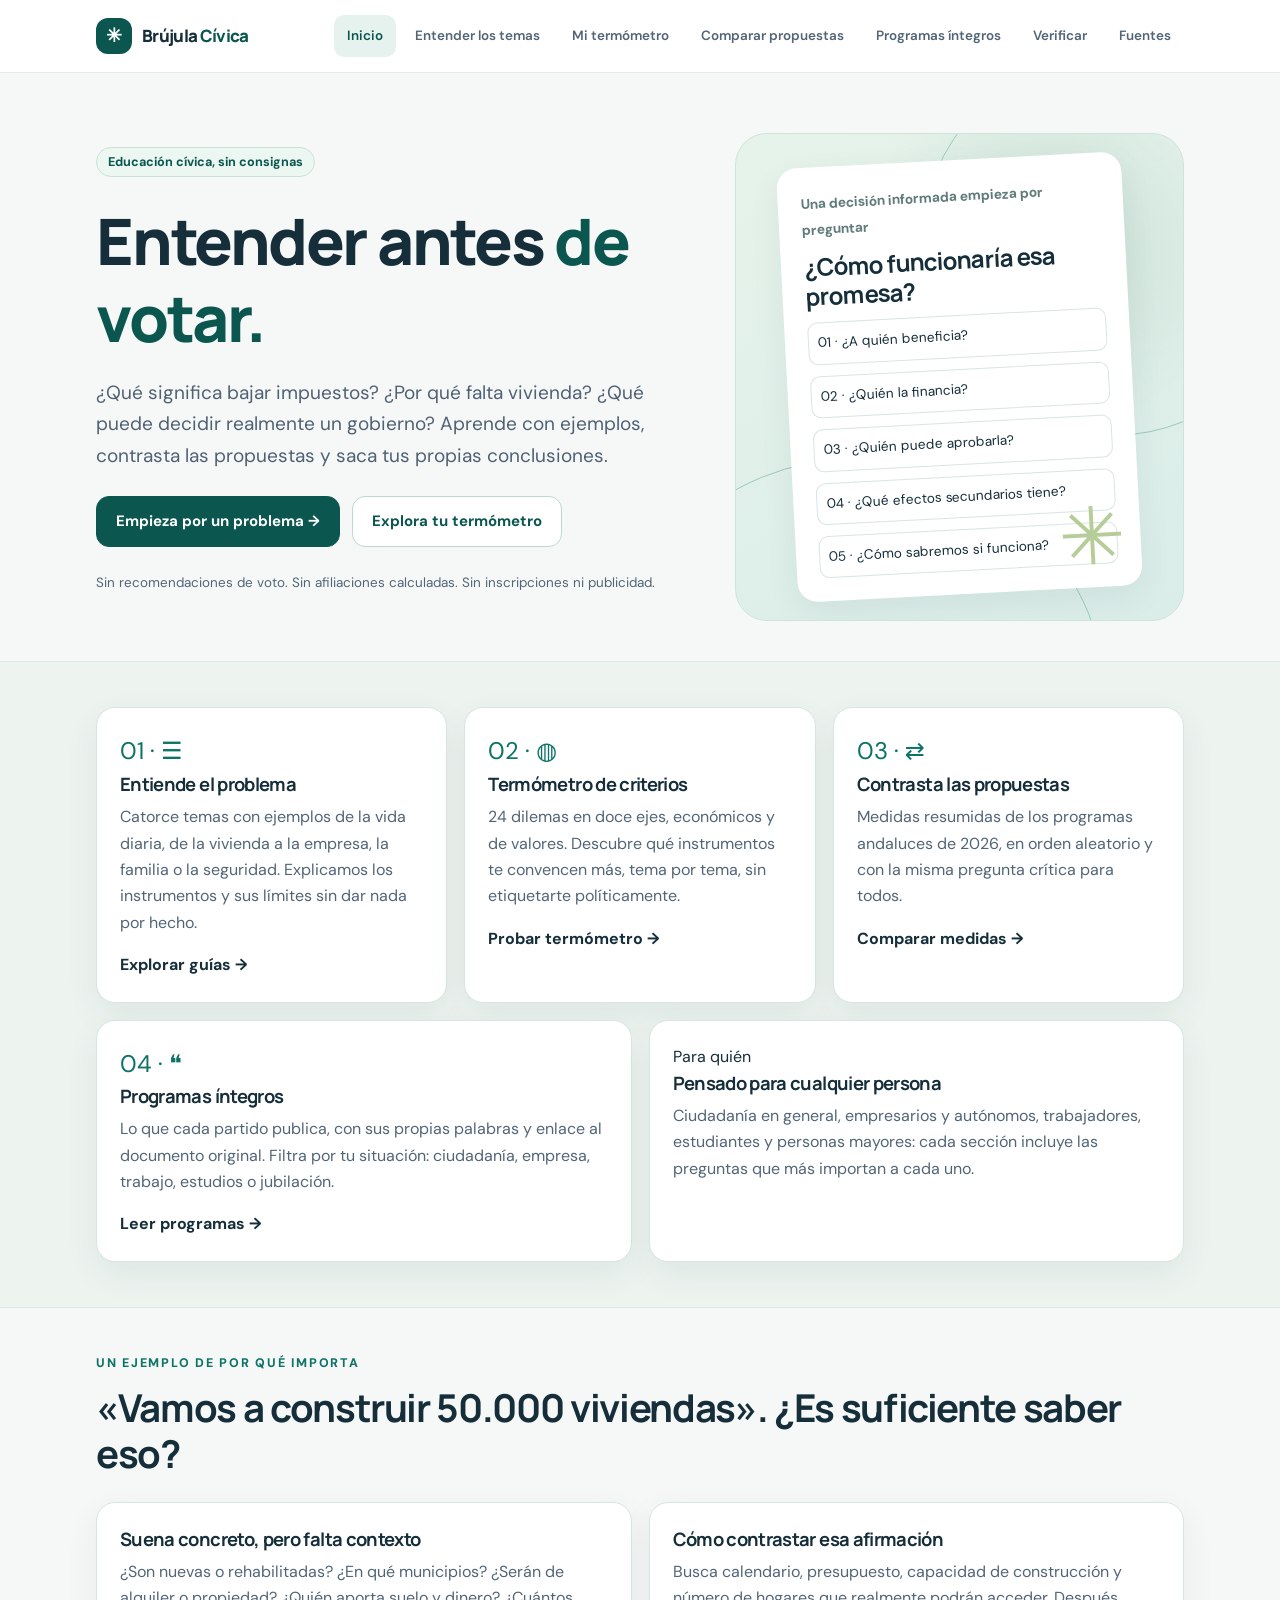
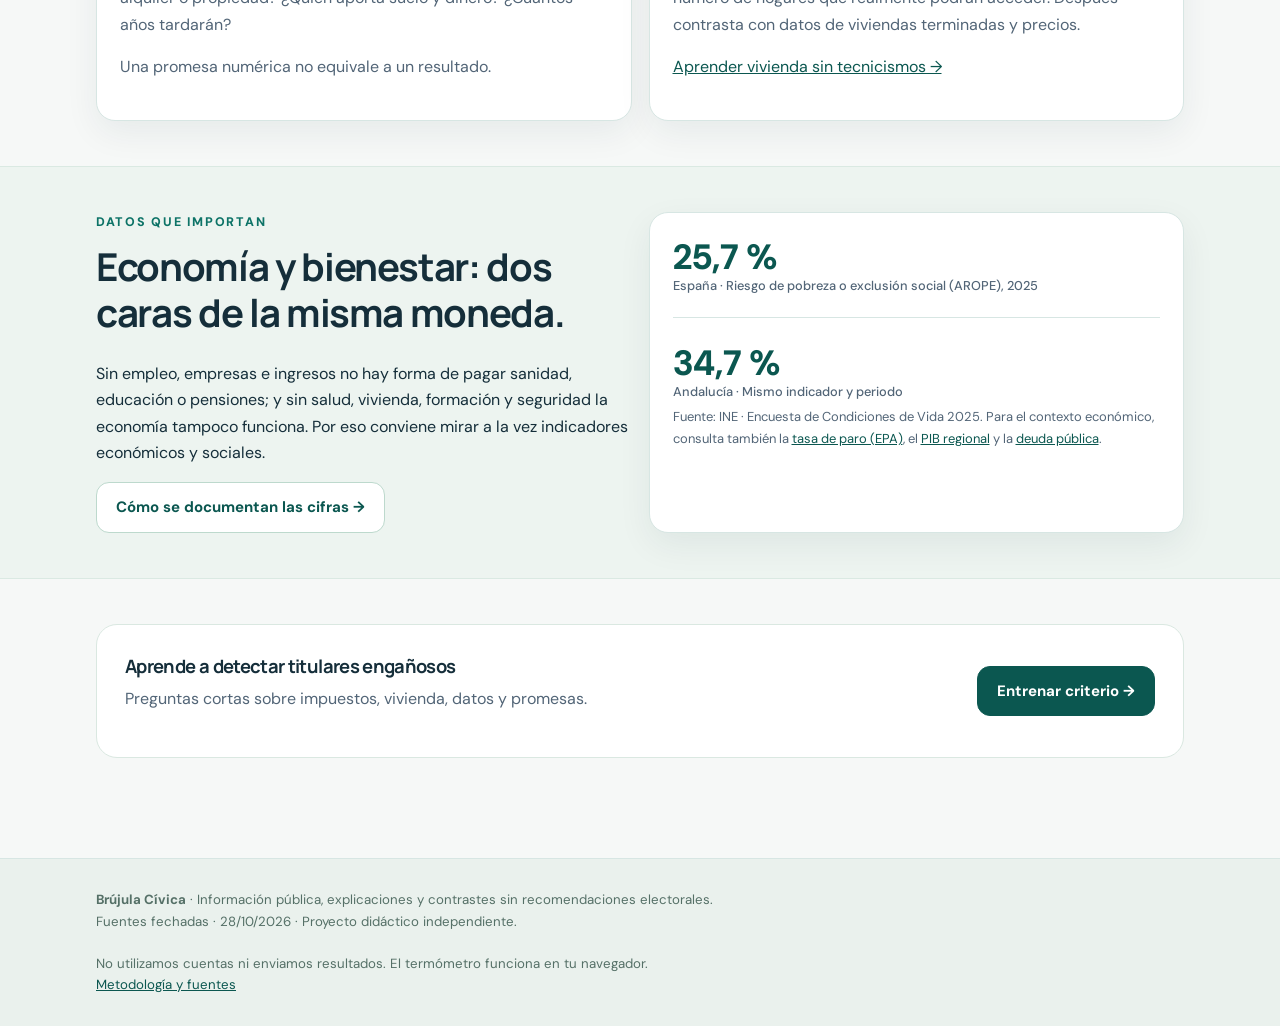
==== index.html @ 71d41eac "Publicar Brújula Cívica con correcciones de neutralidad y sección de programas íntegros - Etiquetas " ====
<!doctype html><html lang="es"><head><meta charset="utf-8"><meta name="viewport" content="width=device-width,initial-scale=1"><meta name="description" content="Aprende de política sin consignas. Explicaciones sencillas, ejemplos y comparación de programas electorales documentados."><title>Brújula Cívica · Entender antes de votar</title><link rel="stylesheet" href="estilos.css"></head><body><div id="cabecera"></div><main id="contenido"><section class="hero slim"><div class="container hero-grid"><div><span class="pill">Educación cívica, sin consignas</span><h1>Entender antes <span class="strong">de votar.</span></h1><p class="lead">¿Qué significa bajar impuestos? ¿Por qué falta vivienda? ¿Qué puede decidir realmente un gobierno? Aprende con ejemplos, contrasta las propuestas y saca tus propias conclusiones.</p><div class="actions"><a class="btn" href="temas.html">Empieza por un problema →</a><a class="btn light" href="termometro.html">Explora tu termómetro</a></div><p class="small muted">Sin recomendaciones de voto. Sin afiliaciones calculadas. Sin inscripciones ni publicidad.</p></div><div class="art"><div class="art-board"><span class="kicker">Una decisión informada empieza por preguntar</span><h3 style="margin-top:10px;font-size:1.5rem">¿Cómo funcionaría esa promesa?</h3><div class="art-chip">01 · ¿A quién beneficia?</div><div class="art-chip">02 · ¿Quién la financia?</div><div class="art-chip">03 · ¿Quién puede aprobarla?</div><div class="art-chip">04 · ¿Qué efectos secundarios tiene?</div><div class="art-chip">05 · ¿Cómo sabremos si funciona?</div><div class="art-stars" aria-hidden="true">✳</div></div></div></div></section><section class="section soft"><div class="container"><div class="grid"><a class="card featurelink" href="temas.html"><span class="icon">01 · ☰</span><h3>Entiende el problema</h3><p>Catorce temas con ejemplos de la vida diaria, de la vivienda a la empresa, la familia o la seguridad. Explicamos los instrumentos y sus límites sin dar nada por hecho.</p><strong>Explorar guías →</strong></a><a class="card featurelink" href="termometro.html"><span class="icon">02 · ◍</span><h3>Termómetro de criterios</h3><p>24 dilemas en doce ejes, económicos y de valores. Descubre qué instrumentos te convencen más, tema por tema, sin etiquetarte políticamente.</p><strong>Probar termómetro →</strong></a><a class="card featurelink" href="comparar.html"><span class="icon">03 · ⇄</span><h3>Contrasta las propuestas</h3><p>Medidas resumidas de los programas andaluces de 2026, en orden aleatorio y con la misma pregunta crítica para todos.</p><strong>Comparar medidas →</strong></a></div><div class="grid two" style="margin-top:17px"><a class="card featurelink" href="programas.html"><span class="icon">04 · ❝</span><h3>Programas íntegros</h3><p>Lo que cada partido publica, con sus propias palabras y enlace al documento original. Filtra por tu situación: ciudadanía, empresa, trabajo, estudios o jubilación.</p><strong>Leer programas →</strong></a><div class="card"><span class="icon">Para quién</span><h3>Pensado para cualquier persona</h3><p>Ciudadanía en general, empresarios y autónomos, trabajadores, estudiantes y personas mayores: cada sección incluye las preguntas que más importan a cada uno.</p></div></div></div></section><section class="section"><div class="container"><p class="eyebrow">Un ejemplo de por qué importa</p><h2>«Vamos a construir 50.000 viviendas». ¿Es suficiente saber eso?</h2><div class="grid two"><div class="card"><h3>Suena concreto, pero falta contexto</h3><p>¿Son nuevas o rehabilitadas? ¿En qué municipios? ¿Serán de alquiler o propiedad? ¿Quién aporta suelo y dinero? ¿Cuántos años tardarán?</p><p>Una promesa numérica no equivale a un resultado.</p></div><div class="card"><h3>Cómo contrastar esa afirmación</h3><p>Busca calendario, presupuesto, capacidad de construcción y número de hogares que realmente podrán acceder. Después contrasta con datos de viviendas terminadas y precios.</p><a href="temas.html#vivienda">Aprender vivienda sin tecnicismos →</a></div></div></div></section><section class="section soft"><div class="container"><div class="grid two"><div><p class="eyebrow">Datos que importan</p><h2>Economía y bienestar: dos caras de la misma moneda.</h2><p>Sin empleo, empresas e ingresos no hay forma de pagar sanidad, educación o pensiones; y sin salud, vivienda, formación y seguridad la economía tampoco funciona. Por eso conviene mirar a la vez indicadores económicos y sociales.</p><a class="btn light" href="fuentes.html">Cómo se documentan las cifras →</a></div><div class="card"><span class="kpi">25,7 %<small>España · Riesgo de pobreza o exclusión social (AROPE), 2025</small></span><hr class="divider"><span class="kpi">34,7 %<small>Andalucía · Mismo indicador y periodo</small></span><p class="footnote">Fuente: INE · Encuesta de Condiciones de Vida 2025. Para el contexto económico, consulta también la <a href="https://www.ine.es/dyngs/INEbase/es/operacion.htm?c=Estadistica_C&amp;cid=1254736176918&amp;menu=ultiDatos&amp;idp=1254735976595" target="_blank" rel="noopener">tasa de paro (EPA)</a>, el <a href="https://www.ine.es/dyngs/INEbase/es/operacion.htm?c=Estadistica_C&amp;cid=1254736167628&amp;menu=ultiDatos&amp;idp=1254735576581" target="_blank" rel="noopener">PIB regional</a> y la <a href="https://www.bde.es/webbe/es/estadisticas/temas/administraciones-publicas.html" target="_blank" rel="noopener">deuda pública</a>.</p></div></div></div></section><section class="section"><div class="container"><div class="band row"><div><h3>Aprende a detectar titulares engañosos</h3><p class="muted">Preguntas cortas sobre impuestos, vivienda, datos y promesas.</p></div><a href="aprender.html" class="btn">Entrenar criterio →</a></div></div></section></main><div id="pie"></div><script src="comun.js"></script></body></html>
---- estilos.css ----
@import url('https://fonts.googleapis.com/css2?family=DM+Sans:wght@400;500;600;700&family=Manrope:wght@400;500;600;700;800&display=swap');
:root{--ink:#152536;--muted:#526577;--paper:#f6f8f7;--card:#fff;--line:#dbe6e2;--teal:#107b72;--teal-dark:#115a54;--purple:#7056a4;--peach:#ffddae;--soft:#e9f5ef;--amber:#fcefcf;--shadow:0 12px 34px rgba(18,50,54,.065)}*{box-sizing:border-box}html{scroll-behavior:smooth}body{margin:0;color:var(--ink);background:var(--paper);font-family:'DM Sans',ui-sans-serif,system-ui,sans-serif;line-height:1.65}a{color:var(--teal-dark)}a:hover{text-decoration-thickness:2px}button,select,input,textarea{font:inherit}button{cursor:pointer}a:focus-visible,button:focus-visible,input:focus-visible,select:focus-visible,textarea:focus-visible{outline:3px solid #eb9c42;outline-offset:3px}h1,h2,h3{font-family:Manrope,'DM Sans',sans-serif;line-height:1.2;letter-spacing:-.035em}h1{font-size:clamp(2.3rem,5vw,4.65rem);margin:.4em 0 .32em;font-weight:800}h2{font-size:clamp(1.7rem,3vw,2.65rem);margin:.3em 0 .65em}h3{font-size:1.15rem;margin:.1em 0 .5em}p{margin:.5em 0 1em}.container{max-width:1140px;margin:auto;padding:0 26px}.skip{position:absolute;top:-100px;left:15px;background:white;padding:10px;z-index:30}.skip:focus{top:10px}.top{position:sticky;top:0;z-index:10;background:#ffffffed;backdrop-filter:blur(20px);border-bottom:1px solid #e5ebe8}.nav{display:flex;align-items:center;justify-content:space-between;gap:15px;min-height:72px}.brand{display:flex;align-items:center;gap:10px;text-decoration:none;font-family:Manrope,sans-serif;font-size:1.06rem;font-weight:800;color:var(--ink);letter-spacing:-.04em}.brand-ico{width:36px;height:36px;background:var(--teal-dark);color:white;border-radius:12px;display:grid;place-items:center;font-size:1.2rem}.links{display:flex;align-items:center;gap:6px;flex-wrap:wrap}.links a{font-size:.88rem;text-decoration:none;color:#526476;padding:10px 13px;border-radius:10px;font-weight:600}.links a[aria-current=page],.links a:hover{background:#e6f2ee;color:var(--teal-dark)}.pill{display:inline-flex;align-items:center;gap:7px;border:1px solid #cce0d8;color:var(--teal-dark);background:#ecf7f1;padding:6px 11px;border-radius:99px;font-weight:700;font-size:.79rem;line-height:1.3}.hero{padding:74px 0 54px}.hero-grid{display:grid;grid-template-columns:1.3fr 1fr;gap:56px;align-items:center}.lead{font-size:1.19rem;color:#506174;max-width:650px}.strong{color:var(--teal-dark)}.actions{display:flex;flex-wrap:wrap;gap:12px;margin:25px 0}.btn{display:inline-flex;align-items:center;justify-content:center;gap:9px;background:var(--teal-dark);color:white;border:1px solid var(--teal-dark);border-radius:13px;padding:12px 19px;text-decoration:none;font-weight:700;font-size:.94rem;box-shadow:none;transition:transform .12s}.btn:hover{transform:translateY(-2px);background:#0d4944;color:#fff}.btn.light{background:white;color:var(--teal-dark);border-color:#bdd9cd}.btn.light:hover{background:#eaf5ee}.btn.tiny{padding:8px 12px;font-size:.83rem;border-radius:9px}.btn:disabled{opacity:.4;cursor:not-allowed;transform:none}.art{min-height:350px;border-radius:32px;background:radial-gradient(circle at 70% 25%,#c9dfd4 0%,transparent 39%),linear-gradient(150deg,#e6f3ea,#daede9);padding:26px;display:flex;align-items:center;justify-content:center;position:relative;overflow:hidden;border:1px solid #cee4d8}.art:before,.art:after{position:absolute;content:'';border-radius:50%;border:1px solid #9dc9b9}.art:before{width:380px;height:380px;right:-120px;top:-80px}.art:after{width:500px;height:500px;bottom:-340px;left:-130px}.art-board{width:90%;max-width:345px;border-radius:20px;background:white;box-shadow:var(--shadow);padding:23px;position:relative;z-index:1;transform:rotate(-3deg)}.linebar{height:11px;background:#e5eee9;border-radius:20px;margin:13px 0;overflow:hidden}.linebar span{display:block;background:#88b6ab;height:100%;border-radius:20px}.art-chip{border:1px solid var(--line);border-radius:10px;padding:9px;font-size:.85rem;margin-top:11px;color:var(--ink)}.art-stars{position:absolute;right:15px;bottom:10px;font-size:5rem;color:#b6cc99;line-height:1}.section{padding:45px 0}.section.soft{background:#edf4f0;border-top:1px solid #dae9e2;border-bottom:1px solid #dae9e2}.eyebrow{font-weight:800;text-transform:uppercase;font-size:.78rem;letter-spacing:.14em;color:var(--teal);margin:0 0 10px}.muted{color:var(--muted)}.grid{display:grid;grid-template-columns:repeat(3,minmax(0,1fr));gap:17px}.grid.two{grid-template-columns:repeat(2,minmax(0,1fr))}.card{background:white;padding:23px;border:1px solid var(--line);border-radius:19px;box-shadow:var(--shadow)}.card p{color:var(--muted)}.card .num{font-family:Manrope;font-size:1.5rem;font-weight:800;color:var(--teal);display:block;margin-bottom:7px}.card.flat{box-shadow:none}.card:hover{border-color:#c1d7cc}.kicker{color:#607c7a;font-size:.86rem;font-weight:700}.strip{padding:18px 24px;background:#eef7f1;border:1px solid #cfe6d9;border-radius:17px;margin:22px 0}.strip.warning{background:#fff8e8;border-color:#f2e3bd}.page-head{padding:56px 0 23px}.page-head h1{font-size:clamp(2.1rem,4.6vw,3.6rem);max-width:900px}.page-head .lead{font-size:1.07rem}.steps{display:flex;gap:8px;flex-wrap:wrap;font-size:.78rem;font-weight:700;color:var(--muted)}.steps span{padding:6px 10px;border-radius:30px;background:#e7eeeb}.steps .active{background:var(--teal-dark);color:#fff}.choice-grid{display:grid;grid-template-columns:repeat(3,minmax(0,1fr));gap:13px}.choice{background:white;border:2px solid var(--line);border-radius:15px;padding:17px;text-align:left;min-height:138px;color:var(--ink);transition:border-color .15s,background .15s}.choice[aria-pressed=true]{border-color:var(--teal);background:#edf9f4}.choice .symbol{font-size:1.6rem;display:block;margin-bottom:7px;color:var(--teal)}.choice b{font-size:1rem;display:block;line-height:1.25}.choice span.note{font-size:.79rem;color:var(--muted)}.choice .tick{float:right;color:var(--teal);font-weight:900}.toolbar{display:flex;justify-content:space-between;align-items:center;gap:12px;flex-wrap:wrap;margin:22px 0}.select-row{display:flex;gap:12px;flex-wrap:wrap;align-items:center;margin:20px 0}.select-row label{display:flex;flex-direction:column;gap:5px;font-size:.85rem;font-weight:700}.select-row select{min-width:210px;border:1px solid #b9cfc5;border-radius:10px;padding:10px;background:white;color:var(--ink)}.compare-grid{display:grid;grid-template-columns:repeat(2,minmax(0,1fr));gap:17px}.proposal{padding:23px;background:white;border:1px solid var(--line);border-radius:18px;box-shadow:var(--shadow);min-height:240px}.proposal h3{font-size:1.15rem}.proposal .tag{font-size:.74rem;font-weight:700;color:#617b79;border:1px solid #dce9e3;border-radius:30px;padding:4px 9px;display:inline-block}.proposal .measure{font-weight:700;font-size:1.06rem;color:var(--ink);line-height:1.55;margin:15px 0}.proposal .details{font-size:.88rem;margin:10px 0;padding:11px;border-radius:10px;background:#f5f8f6}.proposal .details strong{display:block;color:#405e56}.proposal .source{font-size:.82rem;margin-top:15px}.proposal .source a{margin-right:12px}.aside-quote{font-size:1.15rem;border-left:4px solid var(--teal);padding:9px 0 9px 18px;color:#405e5a;background:linear-gradient(to right,#e9f6ef,transparent)}.blank{padding:22px;border:1px dashed #bccfc9;border-radius:15px;background:#fafcfa}.task{border:1px solid var(--line);background:#fff;border-radius:16px;padding:20px;margin:14px 0}.task h3{margin-bottom:12px}.task-options{display:grid;gap:9px}.task-options button{border:1px solid #d9e4df;background:white;padding:11px 15px;text-align:left;border-radius:10px}.task-options button:hover{background:#f2f8f4}.task-options button[data-choice=true]{background:#ddf1e8;border-color:#148073}.task-feedback{padding:12px;border-radius:11px;margin-top:13px;background:#eff7f1;border:1px solid #cfe6d9}.field{display:block;width:100%;border:1px solid #c5d8cd;border-radius:10px;padding:11px;margin:7px 0 13px;background:#fff;resize:vertical;min-height:75px}.small{font-size:.84rem}.divider{border:0;border-top:1px solid var(--line);margin:24px 0}.footer{margin-top:55px;border-top:1px solid var(--line);background:#eaf1ed;padding:30px 0;color:#557067;font-size:.83rem}.foot-row{display:flex;justify-content:space-between;gap:20px;flex-wrap:wrap}.doubts{display:grid;grid-template-columns:repeat(2,minmax(0,1fr));gap:12px}details{background:white;border:1px solid var(--line);border-radius:14px;padding:15px 18px;margin:10px 0}summary{font-weight:750;cursor:pointer}.progress{height:8px;border-radius:20px;background:#dfebe5;overflow:hidden;margin:14px 0}.progress span{display:block;height:100%;border-radius:20px;background:var(--teal);transition:width .25s}.note-panel{background:#f0f7f3;border:1px solid #d1e5da;border-radius:15px;padding:19px}.topic-head{display:flex;align-items:center;gap:11px;margin-bottom:12px}.topic-head .symbol{font-size:1.8rem;color:var(--teal)}.highlight{font-weight:700;color:var(--teal-dark)}.printonly{display:none}.sticky-help{background:#f7f2e4;border:1px solid #e9dfc4;border-radius:12px;padding:11px 13px;font-size:.86rem;color:#665b41}@media(max-width:900px){.hero-grid{grid-template-columns:1fr;gap:23px}.art{min-height:270px}.grid,.choice-grid{grid-template-columns:repeat(2,minmax(0,1fr))}.links{gap:1px}}@media(max-width:650px){.container{padding:0 17px}.nav{align-items:flex-start;flex-direction:column;padding:13px 0}.links{width:100%;overflow:auto;flex-wrap:nowrap}.links a{white-space:nowrap;font-size:.78rem;padding:7px 8px}.hero{padding:40px 0}.hero-grid{gap:10px}.art{min-height:250px}.grid,.grid.two,.choice-grid,.compare-grid,.doubts{grid-template-columns:1fr}.page-head{padding-top:38px}.select-row label{width:100%}.select-row select{width:100%}.card{padding:19px}.section{padding:30px 0}}@media print{.top,.footer,.actions,.btn,.strip.warning,#privacy-note,.steps{display:none!important}body{background:white}.container{max-width:none}.card,.task,.proposal{box-shadow:none;border-color:#bbb;break-inside:avoid}.printonly{display:block}}
/* Rediseño pedagógico v2 */
:root{--ink:#152e3a;--teal:#0d7367;--teal-dark:#0b5750;--paper:#f6f8f7;--line:#d7e6e3}
.links a{font-size:.84rem}a:not(.btn):hover{color:#064c46}
.readable{max-width:760px}.section.tight{padding:22px 0}.hero.slim{padding:60px 0 40px}
.band{border:1px solid #dae8e1;border-radius:21px;background:white;padding:28px}.featurelink{display:block;text-decoration:none;color:var(--ink)}.featurelink:hover h3{color:var(--teal)}.featurelink .icon{font-size:1.5rem;color:var(--teal)}
.kpi{font-size:2.2rem;color:var(--teal-dark);font-weight:800;line-height:1.2}.kpi small{display:block;font-size:.8rem;color:var(--muted);font-weight:500}.mutedtag{display:inline-block;padding:4px 10px;background:#f1f5f2;border:1px solid #d9e6df;border-radius:20px;font-size:.75rem;color:#5e726b}
.row{display:flex;justify-content:space-between;gap:12px;align-items:center;flex-wrap:wrap}.topiclinks{display:flex;flex-wrap:wrap;gap:9px}.topiclinks a{border:1px solid var(--line);padding:8px 12px;background:white;border-radius:10px;text-decoration:none;font-size:.88rem;font-weight:700}
.lesson{border:1px solid var(--line);border-radius:20px;background:white;padding:26px;margin:20px 0;scroll-margin-top:105px}.lesson h2{font-size:1.8rem;margin:9px 0}.minihead{font-size:.78rem;letter-spacing:.08em;text-transform:uppercase;color:#54786d;font-weight:800}
.lane{display:grid;grid-template-columns:1fr 1fr;gap:15px;margin:15px 0}.lane>div{padding:15px;border-radius:12px;background:#f4f8f5;border:1px solid #dae6dc}
.example{background:#fff9ee;border:1px solid #efdeb6;padding:17px 20px;border-radius:14px;margin:20px 0}.example strong{color:#78521a}.balance{background:#f1f6fd;border-left:4px solid #6b8cb4;padding:16px;border-radius:8px}
.term-q{border:1px solid var(--line);border-radius:18px;background:white;padding:21px;margin:15px 0}.term-q label{font-weight:700;font-size:1.03rem;display:block}.endpoints{display:grid;grid-template-columns:1fr 1fr;gap:18px;margin-top:10px;color:#4e6570;font-size:.88rem}.endpoints span:last-child{text-align:right}input[type=range]{width:100%;accent-color:var(--teal);cursor:pointer;margin:18px 0 0}.meter{height:14px;border-radius:99px;background:linear-gradient(to right,#b5d6e3 0%,#e7ecec 50%,#ddc5a6 100%);position:relative;margin:17px 0}.needle{position:absolute;width:3px;background:#253d4a;height:26px;top:-6px;transform:translateX(-50%);border-radius:3px;transition:left .12s}.axis-result{padding:14px 17px;border:1px solid var(--line);background:white;border-radius:13px;margin:11px 0}.axis-result b{display:block}.axis-result p{margin:2px 0;color:#526577;font-size:.9rem}.statements{background:#f0f6f3;padding:15px;border-radius:13px}.statements li{margin:8px 0}.disclaimer{background:#f4f1fa;border:1px solid #d8cfe7;padding:15px;border-radius:15px}.toolrow{display:flex;gap:10px;flex-wrap:wrap;align-items:end}.toolrow label{font-size:.82rem;font-weight:750;display:block}.toolrow input,.toolrow select{border-radius:9px;padding:9px;border:1px solid #b9cdc5;background:#fff;max-width:100%;min-width:145px}.result-pill{display:inline-block;border-radius:30px;border:1px solid #cdded4;background:#eef8f2;padding:9px 13px;font-weight:750}
.proposal p{color:#425c64}.proposal .measure{color:#142f39}.footnote{font-size:.81rem;color:#586875}.tabbar{display:flex;gap:8px;flex-wrap:wrap}.tabbar button{background:#fff;border:1px solid #ccddd7;border-radius:20px;padding:9px 13px}.tabbar button[aria-pressed=true]{background:#0b5750;color:#fff}.topic-select{min-height:45px;max-width:300px}
@media(max-width:650px){.lane{grid-template-columns:1fr}.lesson{padding:19px}.links{padding-bottom:3px}.band{padding:18px}.kpi{font-size:1.8rem}}
.party-pick{border:1px solid var(--line);border-radius:14px;padding:12px 16px;margin:0 0 12px;background:#fff}.party-pick legend{font-size:.85rem;font-weight:700;padding:0 6px}.party-pick #partidos{display:flex;flex-wrap:wrap;gap:8px 18px}.party-pick label{display:inline-flex;align-items:center;gap:7px;font-size:.92rem}
.cita{margin:12px 0;padding:10px 14px;border-left:3px solid var(--teal);background:#f5f8f6;border-radius:0 10px 10px 0}.cita p{margin:6px 0;color:var(--ink)}
@media(max-width:650px){.nav{padding:13px 17px}}
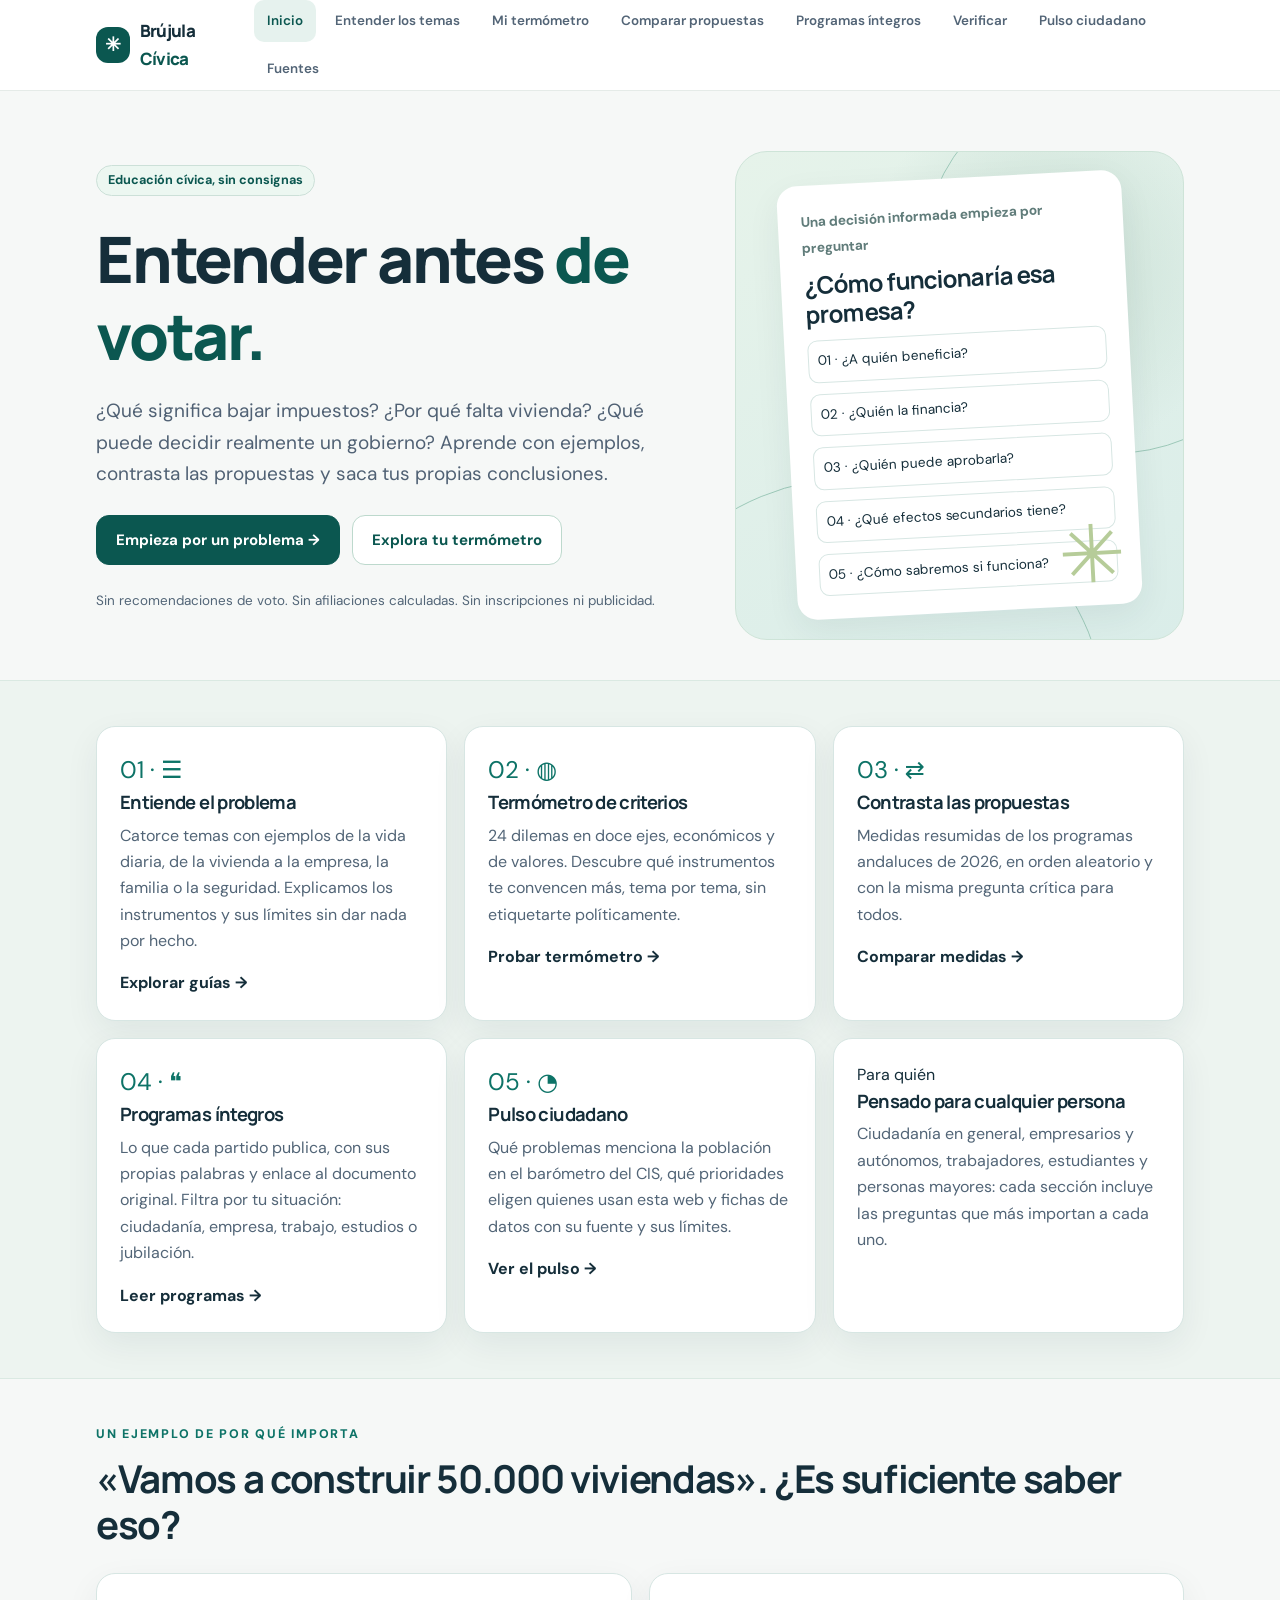
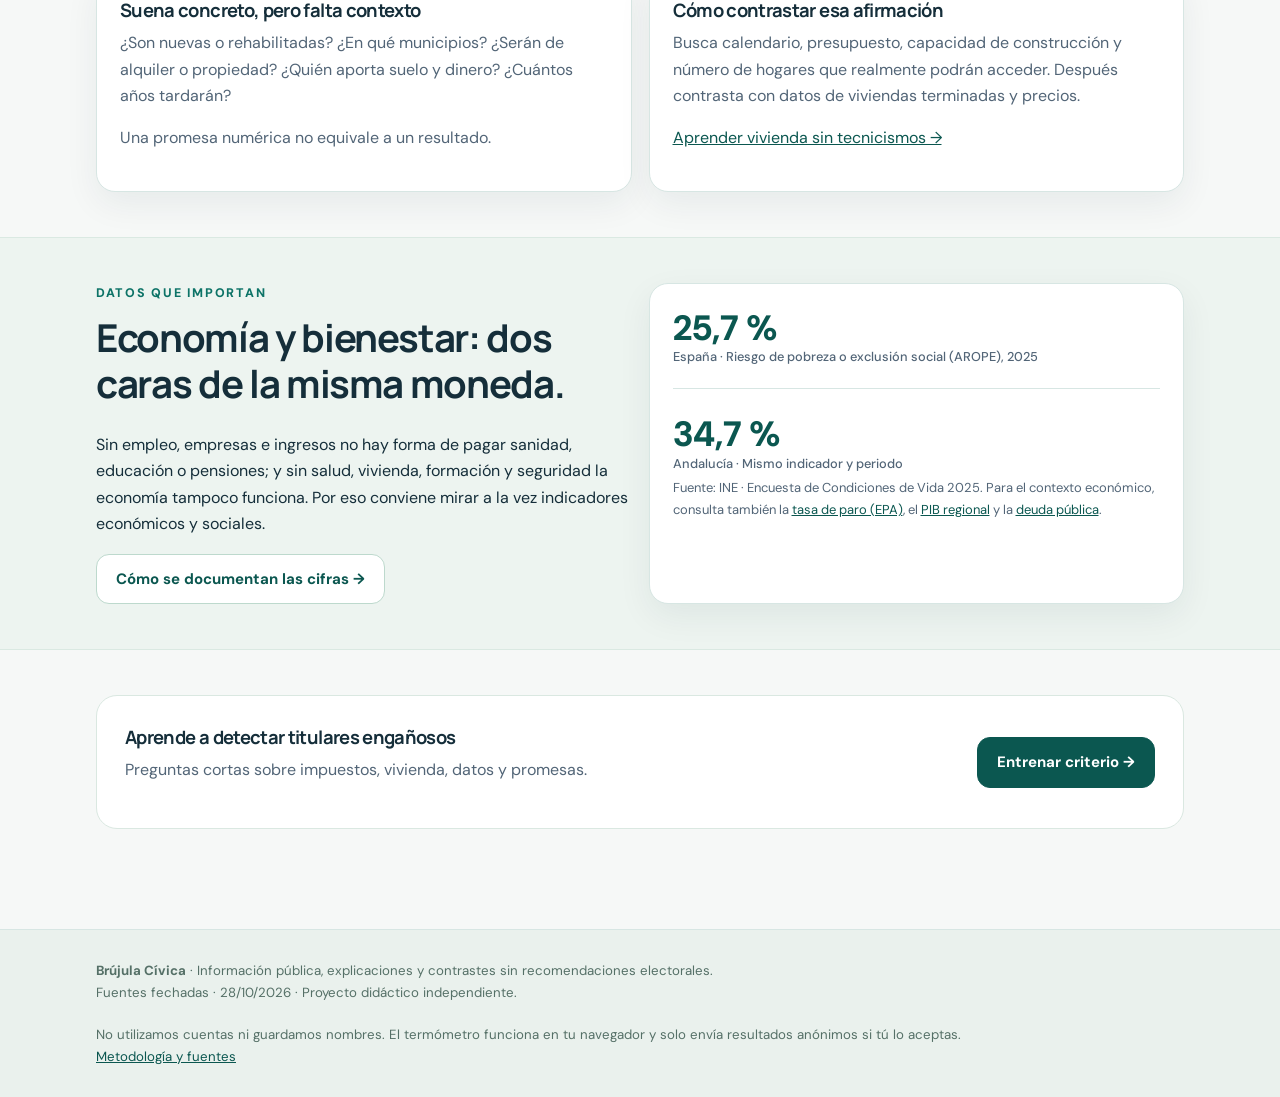
==== commit 2c7674e6: "Añadir Pulso ciudadano: serie CIS de problemas principales y fichas de datos comprobables - data/cis" ====
--- a/index.html
+++ b/index.html
@@ -1 +1 @@
-<!doctype html><html lang="es"><head><meta charset="utf-8"><meta name="viewport" content="width=device-width,initial-scale=1"><meta name="description" content="Aprende de política sin consignas. Explicaciones sencillas, ejemplos y comparación de programas electorales documentados."><title>Brújula Cívica · Entender antes de votar</title><link rel="stylesheet" href="estilos.css"></head><body><div id="cabecera"></div><main id="contenido"><section class="hero slim"><div class="container hero-grid"><div><span class="pill">Educación cívica, sin consignas</span><h1>Entender antes <span class="strong">de votar.</span></h1><p class="lead">¿Qué significa bajar impuestos? ¿Por qué falta vivienda? ¿Qué puede decidir realmente un gobierno? Aprende con ejemplos, contrasta las propuestas y saca tus propias conclusiones.</p><div class="actions"><a class="btn" href="temas.html">Empieza por un problema →</a><a class="btn light" href="termometro.html">Explora tu termómetro</a></div><p class="small muted">Sin recomendaciones de voto. Sin afiliaciones calculadas. Sin inscripciones ni publicidad.</p></div><div class="art"><div class="art-board"><span class="kicker">Una decisión informada empieza por preguntar</span><h3 style="margin-top:10px;font-size:1.5rem">¿Cómo funcionaría esa promesa?</h3><div class="art-chip">01 · ¿A quién beneficia?</div><div class="art-chip">02 · ¿Quién la financia?</div><div class="art-chip">03 · ¿Quién puede aprobarla?</div><div class="art-chip">04 · ¿Qué efectos secundarios tiene?</div><div class="art-chip">05 · ¿Cómo sabremos si funciona?</div><div class="art-stars" aria-hidden="true">✳</div></div></div></div></section><section class="section soft"><div class="container"><div class="grid"><a class="card featurelink" href="temas.html"><span class="icon">01 · ☰</span><h3>Entiende el problema</h3><p>Catorce temas con ejemplos de la vida diaria, de la vivienda a la empresa, la familia o la seguridad. Explicamos los instrumentos y sus límites sin dar nada por hecho.</p><strong>Explorar guías →</strong></a><a class="card featurelink" href="termometro.html"><span class="icon">02 · ◍</span><h3>Termómetro de criterios</h3><p>24 dilemas en doce ejes, económicos y de valores. Descubre qué instrumentos te convencen más, tema por tema, sin etiquetarte políticamente.</p><strong>Probar termómetro →</strong></a><a class="card featurelink" href="comparar.html"><span class="icon">03 · ⇄</span><h3>Contrasta las propuestas</h3><p>Medidas resumidas de los programas andaluces de 2026, en orden aleatorio y con la misma pregunta crítica para todos.</p><strong>Comparar medidas →</strong></a></div><div class="grid two" style="margin-top:17px"><a class="card featurelink" href="programas.html"><span class="icon">04 · ❝</span><h3>Programas íntegros</h3><p>Lo que cada partido publica, con sus propias palabras y enlace al documento original. Filtra por tu situación: ciudadanía, empresa, trabajo, estudios o jubilación.</p><strong>Leer programas →</strong></a><div class="card"><span class="icon">Para quién</span><h3>Pensado para cualquier persona</h3><p>Ciudadanía en general, empresarios y autónomos, trabajadores, estudiantes y personas mayores: cada sección incluye las preguntas que más importan a cada uno.</p></div></div></div></section><section class="section"><div class="container"><p class="eyebrow">Un ejemplo de por qué importa</p><h2>«Vamos a construir 50.000 viviendas». ¿Es suficiente saber eso?</h2><div class="grid two"><div class="card"><h3>Suena concreto, pero falta contexto</h3><p>¿Son nuevas o rehabilitadas? ¿En qué municipios? ¿Serán de alquiler o propiedad? ¿Quién aporta suelo y dinero? ¿Cuántos años tardarán?</p><p>Una promesa numérica no equivale a un resultado.</p></div><div class="card"><h3>Cómo contrastar esa afirmación</h3><p>Busca calendario, presupuesto, capacidad de construcción y número de hogares que realmente podrán acceder. Después contrasta con datos de viviendas terminadas y precios.</p><a href="temas.html#vivienda">Aprender vivienda sin tecnicismos →</a></div></div></div></section><section class="section soft"><div class="container"><div class="grid two"><div><p class="eyebrow">Datos que importan</p><h2>Economía y bienestar: dos caras de la misma moneda.</h2><p>Sin empleo, empresas e ingresos no hay forma de pagar sanidad, educación o pensiones; y sin salud, vivienda, formación y seguridad la economía tampoco funciona. Por eso conviene mirar a la vez indicadores económicos y sociales.</p><a class="btn light" href="fuentes.html">Cómo se documentan las cifras →</a></div><div class="card"><span class="kpi">25,7 %<small>España · Riesgo de pobreza o exclusión social (AROPE), 2025</small></span><hr class="divider"><span class="kpi">34,7 %<small>Andalucía · Mismo indicador y periodo</small></span><p class="footnote">Fuente: INE · Encuesta de Condiciones de Vida 2025. Para el contexto económico, consulta también la <a href="https://www.ine.es/dyngs/INEbase/es/operacion.htm?c=Estadistica_C&amp;cid=1254736176918&amp;menu=ultiDatos&amp;idp=1254735976595" target="_blank" rel="noopener">tasa de paro (EPA)</a>, el <a href="https://www.ine.es/dyngs/INEbase/es/operacion.htm?c=Estadistica_C&amp;cid=1254736167628&amp;menu=ultiDatos&amp;idp=1254735576581" target="_blank" rel="noopener">PIB regional</a> y la <a href="https://www.bde.es/webbe/es/estadisticas/temas/administraciones-publicas.html" target="_blank" rel="noopener">deuda pública</a>.</p></div></div></div></section><section class="section"><div class="container"><div class="band row"><div><h3>Aprende a detectar titulares engañosos</h3><p class="muted">Preguntas cortas sobre impuestos, vivienda, datos y promesas.</p></div><a href="aprender.html" class="btn">Entrenar criterio →</a></div></div></section></main><div id="pie"></div><script src="comun.js"></script></body></html>
+<!doctype html><html lang="es"><head><meta charset="utf-8"><meta name="viewport" content="width=device-width,initial-scale=1"><meta name="description" content="Aprende de política sin consignas. Explicaciones sencillas, ejemplos y comparación de programas electorales documentados."><title>Brújula Cívica · Entender antes de votar</title><link rel="stylesheet" href="estilos.css"></head><body><div id="cabecera"></div><main id="contenido"><section class="hero slim"><div class="container hero-grid"><div><span class="pill">Educación cívica, sin consignas</span><h1>Entender antes <span class="strong">de votar.</span></h1><p class="lead">¿Qué significa bajar impuestos? ¿Por qué falta vivienda? ¿Qué puede decidir realmente un gobierno? Aprende con ejemplos, contrasta las propuestas y saca tus propias conclusiones.</p><div class="actions"><a class="btn" href="temas.html">Empieza por un problema →</a><a class="btn light" href="termometro.html">Explora tu termómetro</a></div><p class="small muted">Sin recomendaciones de voto. Sin afiliaciones calculadas. Sin inscripciones ni publicidad.</p></div><div class="art"><div class="art-board"><span class="kicker">Una decisión informada empieza por preguntar</span><h3 style="margin-top:10px;font-size:1.5rem">¿Cómo funcionaría esa promesa?</h3><div class="art-chip">01 · ¿A quién beneficia?</div><div class="art-chip">02 · ¿Quién la financia?</div><div class="art-chip">03 · ¿Quién puede aprobarla?</div><div class="art-chip">04 · ¿Qué efectos secundarios tiene?</div><div class="art-chip">05 · ¿Cómo sabremos si funciona?</div><div class="art-stars" aria-hidden="true">✳</div></div></div></div></section><section class="section soft"><div class="container"><div class="grid"><a class="card featurelink" href="temas.html"><span class="icon">01 · ☰</span><h3>Entiende el problema</h3><p>Catorce temas con ejemplos de la vida diaria, de la vivienda a la empresa, la familia o la seguridad. Explicamos los instrumentos y sus límites sin dar nada por hecho.</p><strong>Explorar guías →</strong></a><a class="card featurelink" href="termometro.html"><span class="icon">02 · ◍</span><h3>Termómetro de criterios</h3><p>24 dilemas en doce ejes, económicos y de valores. Descubre qué instrumentos te convencen más, tema por tema, sin etiquetarte políticamente.</p><strong>Probar termómetro →</strong></a><a class="card featurelink" href="comparar.html"><span class="icon">03 · ⇄</span><h3>Contrasta las propuestas</h3><p>Medidas resumidas de los programas andaluces de 2026, en orden aleatorio y con la misma pregunta crítica para todos.</p><strong>Comparar medidas →</strong></a></div><div class="grid" style="margin-top:17px"><a class="card featurelink" href="programas.html"><span class="icon">04 · ❝</span><h3>Programas íntegros</h3><p>Lo que cada partido publica, con sus propias palabras y enlace al documento original. Filtra por tu situación: ciudadanía, empresa, trabajo, estudios o jubilación.</p><strong>Leer programas →</strong></a><a class="card featurelink" href="pulso.html"><span class="icon">05 · ◔</span><h3>Pulso ciudadano</h3><p>Qué problemas menciona la población en el barómetro del CIS, qué prioridades eligen quienes usan esta web y fichas de datos con su fuente y sus límites.</p><strong>Ver el pulso →</strong></a><div class="card"><span class="icon">Para quién</span><h3>Pensado para cualquier persona</h3><p>Ciudadanía en general, empresarios y autónomos, trabajadores, estudiantes y personas mayores: cada sección incluye las preguntas que más importan a cada uno.</p></div></div></div></section><section class="section"><div class="container"><p class="eyebrow">Un ejemplo de por qué importa</p><h2>«Vamos a construir 50.000 viviendas». ¿Es suficiente saber eso?</h2><div class="grid two"><div class="card"><h3>Suena concreto, pero falta contexto</h3><p>¿Son nuevas o rehabilitadas? ¿En qué municipios? ¿Serán de alquiler o propiedad? ¿Quién aporta suelo y dinero? ¿Cuántos años tardarán?</p><p>Una promesa numérica no equivale a un resultado.</p></div><div class="card"><h3>Cómo contrastar esa afirmación</h3><p>Busca calendario, presupuesto, capacidad de construcción y número de hogares que realmente podrán acceder. Después contrasta con datos de viviendas terminadas y precios.</p><a href="temas.html#vivienda">Aprender vivienda sin tecnicismos →</a></div></div></div></section><section class="section soft"><div class="container"><div class="grid two"><div><p class="eyebrow">Datos que importan</p><h2>Economía y bienestar: dos caras de la misma moneda.</h2><p>Sin empleo, empresas e ingresos no hay forma de pagar sanidad, educación o pensiones; y sin salud, vivienda, formación y seguridad la economía tampoco funciona. Por eso conviene mirar a la vez indicadores económicos y sociales.</p><a class="btn light" href="fuentes.html">Cómo se documentan las cifras →</a></div><div class="card"><span class="kpi">25,7 %<small>España · Riesgo de pobreza o exclusión social (AROPE), 2025</small></span><hr class="divider"><span class="kpi">34,7 %<small>Andalucía · Mismo indicador y periodo</small></span><p class="footnote">Fuente: INE · Encuesta de Condiciones de Vida 2025. Para el contexto económico, consulta también la <a href="https://www.ine.es/dyngs/INEbase/es/operacion.htm?c=Estadistica_C&amp;cid=1254736176918&amp;menu=ultiDatos&amp;idp=1254735976595" target="_blank" rel="noopener">tasa de paro (EPA)</a>, el <a href="https://www.ine.es/dyngs/INEbase/es/operacion.htm?c=Estadistica_C&amp;cid=1254736167628&amp;menu=ultiDatos&amp;idp=1254735576581" target="_blank" rel="noopener">PIB regional</a> y la <a href="https://www.bde.es/webbe/es/estadisticas/temas/administraciones-publicas.html" target="_blank" rel="noopener">deuda pública</a>.</p></div></div></div></section><section class="section"><div class="container"><div class="band row"><div><h3>Aprende a detectar titulares engañosos</h3><p class="muted">Preguntas cortas sobre impuestos, vivienda, datos y promesas.</p></div><a href="aprender.html" class="btn">Entrenar criterio →</a></div></div></section></main><div id="pie"></div><script src="comun.js"></script></body></html>
--- a/estilos.css
+++ b/estilos.css
@@ -16,3 +16,32 @@
 .party-pick{border:1px solid var(--line);border-radius:14px;padding:12px 16px;margin:0 0 12px;background:#fff}.party-pick legend{font-size:.85rem;font-weight:700;padding:0 6px}.party-pick #partidos{display:flex;flex-wrap:wrap;gap:8px 18px}.party-pick label{display:inline-flex;align-items:center;gap:7px;font-size:.92rem}
 .cita{margin:12px 0;padding:10px 14px;border-left:3px solid var(--teal);background:#f5f8f6;border-radius:0 10px 10px 0}.cita p{margin:6px 0;color:var(--ink)}
 @media(max-width:650px){.nav{padding:13px 17px}}
+.datos-box{margin:18px 0;padding:20px;border:1px solid #f2e3bd;background:#fffaf0;border-radius:16px}.datos-box .kpi{font-size:1.7rem}.datos-box .grid.two{gap:14px;margin:10px 0 6px}
+
+/* Pulso ciudadano */
+.pulso-barras{list-style:none;padding:0;margin:12px 0 18px;display:grid;gap:9px}
+.pulso-barras li{display:grid;grid-template-columns:minmax(0,13rem) minmax(0,1fr) auto;gap:4px 12px;align-items:center;font-size:.9rem}
+.pb-nombre{min-width:0;overflow-wrap:anywhere}
+.pb-pista{height:12px;background:#e8f0ec;border-radius:0 6px 6px 0;overflow:hidden}
+.pb-pista span{display:block;height:100%;background:var(--teal);border-radius:0 4px 4px 0}
+.pb-valor{font-weight:700;font-variant-numeric:tabular-nums;white-space:nowrap}
+.pulso-sel{display:flex;flex-wrap:wrap;gap:6px 16px}
+.pulso-sel label{display:inline-flex;align-items:center;gap:7px;font-size:.9rem}
+.pulso-leyenda{display:flex;flex-wrap:wrap;gap:6px 16px;font-size:.86rem;margin:6px 0}
+.pulso-leyenda span{display:inline-flex;align-items:center;gap:6px}
+.pulso-grafico{position:relative;width:100%;margin:6px 0 4px}
+.pulso-svg{display:block;max-width:100%;height:auto;touch-action:pan-y}
+.pulso-svg .ejes text{font-size:11px;fill:var(--muted);font-variant-numeric:tabular-nums}
+.pulso-tip{position:absolute;pointer-events:none;background:#fff;border:1px solid var(--line);border-radius:10px;box-shadow:var(--shadow);padding:8px 11px;font-size:.8rem;line-height:1.45;max-width:min(260px,90%);z-index:2}
+.pulso-tip span{display:block}
+.pulso-tip i{display:inline-block;width:9px;height:9px;border-radius:2px;margin-right:6px}
+.pulso-tabla-wrap{overflow-x:auto;max-width:100%;margin-top:10px}
+.pulso-tabla{border-collapse:collapse;font-size:.84rem;font-variant-numeric:tabular-nums;min-width:100%}
+.pulso-tabla caption{text-align:left;padding-bottom:6px}
+.pulso-tabla th,.pulso-tabla td{padding:6px 9px;border-bottom:1px solid var(--line);text-align:right;white-space:nowrap}
+.pulso-tabla th[scope=row],.pulso-tabla thead th:first-child{text-align:left;white-space:normal;min-width:9rem}
+.pulso-ficha{scroll-margin-top:105px}
+#cis,#web,#fichas{scroll-margin-top:90px}
+@media(max-width:650px){.pulso-barras li{grid-template-columns:minmax(0,1fr) auto}
+.pb-nombre{grid-column:1/-1}
+.pb-pista{grid-column:1}}
